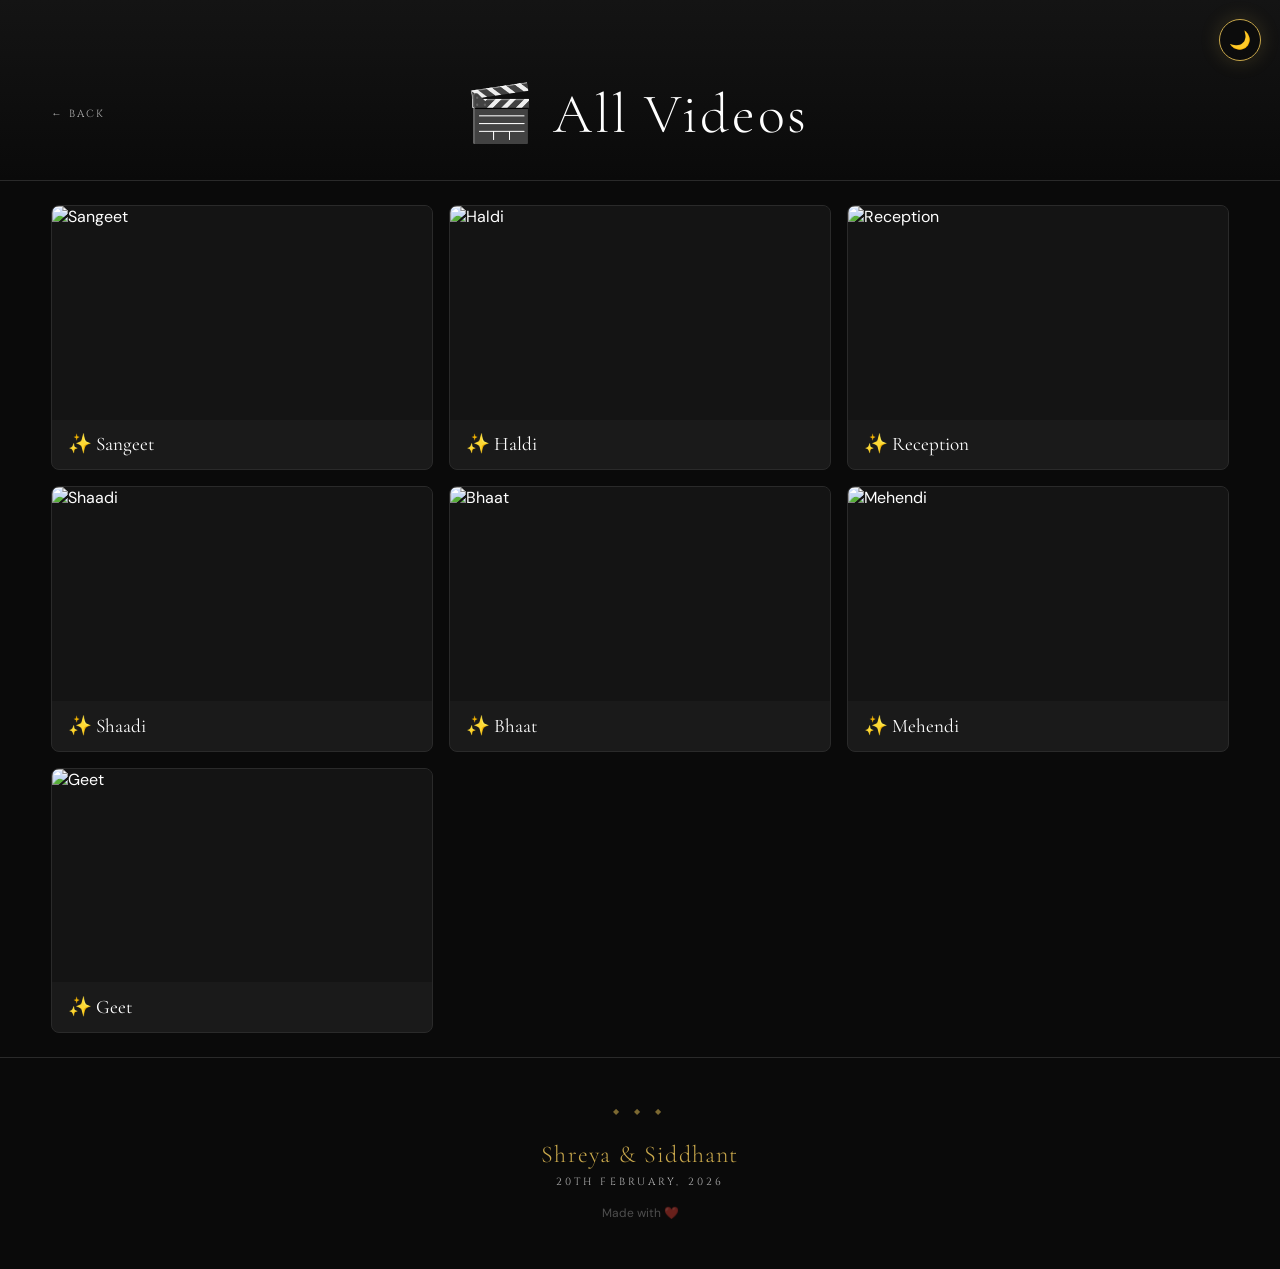
==== videos.html @ 8c5de5ab "Add files via upload" ====
<!DOCTYPE html>
<html lang="en" data-theme="dark">
<head>
  <meta charset="UTF-8" />
  <meta name="viewport" content="width=device-width, initial-scale=1.0" />
  <title>Videos — Wedding</title>
  <link rel="stylesheet" href="style.css" />
  <style>
    body { overflow-y: auto; }
    .videos-grid {
      display: grid;
      grid-template-columns: repeat(auto-fill, minmax(300px, 1fr));
      gap: 1rem;
      padding: 1.5rem 4%;
    }
    .video-grid-card {
      border-radius: var(--radius);
      overflow: hidden;
      border: 1px solid var(--border);
      background: var(--bg-card);
      cursor: pointer;
      transition: transform var(--transition), box-shadow var(--transition);
    }
    .video-grid-card:hover {
      transform: scale(1.02) translateY(-2px);
      box-shadow: 0 12px 40px rgba(0,0,0,0.5), 0 0 0 1px rgba(201,168,76,0.2);
    }
    .video-grid-card .thumb-wrap {
      position: relative;
      aspect-ratio: 16/9;
    }
    .video-grid-card .thumb-wrap img {
      width: 100%;
      height: 100%;
      object-fit: cover;
    }
    .video-grid-card .play-icon {
      position: absolute;
      inset: 0;
      display: flex;
      align-items: center;
      justify-content: center;
      background: rgba(0,0,0,0.3);
      opacity: 0;
      transition: opacity var(--transition);
      font-size: 3rem;
    }
    .video-grid-card:hover .play-icon { opacity: 1; }
    .video-grid-card .card-info {
      padding: 0.8rem 1rem;
    }
    .video-grid-card .card-info h3 {
      font-family: 'Cormorant Garamond', serif;
      font-size: 1.2rem;
      font-weight: 400;
    }
  </style>
</head>
<body>

  <button id="theme-toggle" aria-label="Toggle theme">🌙</button>

  <div class="fn-hero">
    <button class="fn-back" onclick="history.back()">← Back</button>
    <h1 class="fn-title">🎬 All Videos</h1>
    <div style="width:60px"></div>
  </div>

  <div class="videos-grid" id="videos-grid"></div>

  <footer>
    <div class="footer-ornament">◆ ◆ ◆</div>
    <div class="footer-names" id="footer-names"></div>
    <div id="footer-date"></div>
    <div class="footer-credit">Made with ❤️</div>
  </footer>

  <!-- VIDEO MODAL -->
  <div id="video-modal" role="dialog" aria-modal="true">
    <div class="video-modal-inner">
      <button id="vm-close" aria-label="Close video">✕</button>
      <div id="vm-frame"></div>
    </div>
  </div>

  <script src="config.js"></script>
  <script>
    /* ── THEME ── */
    const root = document.documentElement;
    const toggleBtn = document.getElementById('theme-toggle');
    function setTheme(t) {
      root.setAttribute('data-theme', t);
      toggleBtn.textContent = t === 'dark' ? '🌙' : '☀️';
      localStorage.setItem('theme', t);
    }
    setTheme(localStorage.getItem('theme') || 'dark');
    toggleBtn.addEventListener('click', () =>
      setTheme(root.getAttribute('data-theme') === 'dark' ? 'light' : 'dark')
    );

    /* ── FOOTER ── */
    document.getElementById('footer-names').textContent =
      `${CONFIG.brideName} & ${CONFIG.groomName}`;
    document.getElementById('footer-date').textContent = CONFIG.weddingDate;

    /* ── VIDEO MODAL ── */
    const videoModal = document.getElementById('video-modal');
    const vmFrame    = document.getElementById('vm-frame');
    document.getElementById('vm-close').addEventListener('click', closeVideo);
    videoModal.addEventListener('click', e => { if (e.target === videoModal) closeVideo(); });
    document.addEventListener('keydown', e => {
      if (videoModal.classList.contains('open') && e.key === 'Escape') closeVideo();
    });

    function openVideo(ytId) {
      vmFrame.innerHTML = `<iframe src="https://www.youtube.com/embed/${ytId}?autoplay=1&rel=0&modestbranding=1&iv_load_policy=3&showinfo=0"
        allow="autoplay; fullscreen" allowfullscreen></iframe>`;
      videoModal.classList.add('open');
    }
    function closeVideo() {
      videoModal.classList.remove('open');
      vmFrame.innerHTML = '';
    }

    /* ── BUILD VIDEOS GRID ── */
    const grid = document.getElementById('videos-grid');
    CONFIG.functions.forEach(fn => {
      if (!fn.youtubeVideoId || fn.youtubeVideoId === 'YOUTUBE_VIDEO_ID') return;
      const card = document.createElement('div');
      card.className = 'video-grid-card';
      card.innerHTML = `
        <div class="thumb-wrap">
          <img src="https://img.youtube.com/vi/${fn.youtubeVideoId}/hqdefault.jpg"
            alt="${fn.name}" onerror="this.style.background='var(--bg-secondary)'" />
          <div class="play-icon">▶</div>
        </div>
        <div class="card-info">
          <h3>${fn.emoji} ${fn.name}</h3>
        </div>`;
      card.addEventListener('click', () => openVideo(fn.youtubeVideoId));
      grid.appendChild(card);
    });
  </script>
</body>
</html>
---- style.css ----
@import url('https://fonts.googleapis.com/css2?family=Cormorant+Garamond:ital,wght@0,300;0,400;0,600;1,300;1,400&family=DM+Sans:wght@300;400;500&family=Cinzel:wght@400;600&display=swap');

/* ── THEME VARIABLES ── */
:root {
  --bg-primary: #0a0a0a;
  --bg-secondary: #141414;
  --bg-card: #1a1a1a;
  --text-primary: #ffffff;
  --text-secondary: #b3b3b3;
  --accent: #c9a84c;
  --accent-light: #e8c97a;
  --border: #2a2a2a;
  --overlay: rgba(0,0,0,0.85);
  --shadow: 0 8px 32px rgba(0,0,0,0.5);
  --radius: 8px;
  --transition: 0.3s ease;
  --grain: url("data:image/svg+xml,%3Csvg viewBox='0 0 256 256' xmlns='http://www.w3.org/2000/svg'%3E%3Cfilter id='noise'%3E%3CfeTurbulence type='fractalNoise' baseFrequency='0.9' numOctaves='4' stitchTiles='stitch'/%3E%3C/filter%3E%3Crect width='100%25' height='100%25' filter='url(%23noise)' opacity='0.03'/%3E%3C/svg%3E");
}

[data-theme="light"] {
  --bg-primary: #faf9f7;
  --bg-secondary: #f0ece4;
  --bg-card: #ffffff;
  --text-primary: #1a1a1a;
  --text-secondary: #6b6b6b;
  --accent: #c9a84c;
  --accent-light: #a07830;
  --border: #e0d8cc;
  --overlay: rgba(0,0,0,0.75);
  --shadow: 0 8px 32px rgba(0,0,0,0.12);
}

/* ── RESET ── */
*, *::before, *::after { box-sizing: border-box; margin: 0; padding: 0; }
html { scroll-behavior: smooth; }

body {
  font-family: 'DM Sans', sans-serif;
  background: var(--bg-primary);
  color: var(--text-primary);
  transition: background var(--transition), color var(--transition);
  overflow-x: hidden;
  overflow-y: auto;
}

body.snap-page {
  overflow: hidden;
}

img { display: block; max-width: 100%; }
a { text-decoration: none; color: inherit; }

/* ── HD EMOJI ── */
.hd-emoji {
  width: 1.4em;
  height: 1.4em;
  vertical-align: middle;
  display: inline-block;
  image-rendering: crisp-edges;
}

/* ── SNAP CONTAINER ── */
#snap-container {
  height: 100vh;
  overflow-y: scroll;
  scroll-snap-type: y mandatory;
  scroll-behavior: smooth;
  -webkit-overflow-scrolling: touch;
}

.snap-section {
  scroll-snap-align: start;
  scroll-snap-stop: always;
  height: 100vh;
  position: relative;
}

/* Content section overrides to allow internal scroll */
.content-section {
  height: 100vh;
  overflow-y: auto;
  scroll-snap-align: start;
  scrollbar-width: thin;
  scrollbar-color: var(--accent) transparent;
}
.content-section::-webkit-scrollbar { width: 4px; }
.content-section::-webkit-scrollbar-thumb { background: var(--accent); border-radius: 2px; }

/* ── THEME TOGGLE ── */
#theme-toggle {
  position: fixed;
  top: 1.2rem;
  right: 1.2rem;
  z-index: 1000;
  background: rgba(10,10,10,0.7);
  backdrop-filter: blur(10px);
  border: 1px solid var(--accent);
  color: var(--text-primary);
  width: 42px;
  height: 42px;
  border-radius: 50%;
  cursor: pointer;
  font-size: 1.1rem;
  display: flex;
  align-items: center;
  justify-content: center;
  box-shadow: 0 0 20px rgba(201,168,76,0.2);
  transition: all var(--transition);
}
#theme-toggle:hover { transform: scale(1.1); box-shadow: 0 0 30px rgba(201,168,76,0.4); }

/* ── HERO ── */
.hero {
  display: flex;
  align-items: center;
  justify-content: center;
  text-align: center;
  overflow: hidden;
}

.hero-bg {
  position: absolute;
  inset: 0;
  background: linear-gradient(135deg, #1a0a00 0%, #0a0a0a 50%, #0a0a1a 100%);
  z-index: 0;
}

.hero-bg::after {
  content: '';
  position: absolute;
  inset: 0;
  background: var(--grain);
  opacity: 0.4;
  pointer-events: none;
}

.hero-bg img {
  width: 100%;
  height: 100%;
  object-fit: cover;
  object-position: center 25%;
  opacity: 0.55;
}

.hero-overlay {
  position: absolute;
  inset: 0;
  background: 
    linear-gradient(to bottom, rgba(0,0,0,0.3) 0%, transparent 30%, transparent 60%, rgba(0,0,0,0.8) 100%),
    radial-gradient(ellipse at center, transparent 40%, rgba(0,0,0,0.5) 100%);
  z-index: 1;
}

.hero-content {
  position: relative;
  z-index: 2;
  padding: 2rem;
  animation: fadeUp 1.4s cubic-bezier(0.16,1,0.3,1) forwards;
}

.hero-eyebrow {
  font-family: 'Cinzel', serif;
  font-size: clamp(0.6rem, 1.5vw, 0.8rem);
  letter-spacing: 0.4em;
  text-transform: uppercase;
  color: var(--accent);
  margin-bottom: 1.5rem;
  opacity: 0.9;
}

.hero-names {
  font-family: 'Cormorant Garamond', serif;
  font-size: clamp(3rem, 9vw, 7rem);
  font-weight: 300;
  letter-spacing: 0.03em;
  line-height: 1.05;
  color: var(--text-primary);
  text-shadow: 0 2px 40px rgba(0,0,0,0.5);
}

.hero-names span { color: var(--accent); font-style: italic; }

.hero-divider {
  display: flex;
  align-items: center;
  justify-content: center;
  gap: 1rem;
  margin: 1.2rem 0;
}
.hero-divider span:not(.diamond) {
  width: 80px;
  height: 1px;
  background: linear-gradient(to right, transparent, var(--accent));
}
.hero-divider span:last-child {
  background: linear-gradient(to left, transparent, var(--accent));
}
.diamond {
  color: var(--accent);
  font-size: 0.6rem;
  letter-spacing: 0;
}

.hero-date {
  font-family: 'Cinzel', serif;
  font-size: clamp(0.7rem, 1.8vw, 0.9rem);
  color: var(--text-secondary);
  letter-spacing: 0.3em;
  text-transform: uppercase;
}

.hero-tagline {
  font-family: 'Cormorant Garamond', serif;
  font-size: clamp(1rem, 2.5vw, 1.4rem);
  color: var(--accent-light);
  margin-top: 0.6rem;
  font-style: italic;
  opacity: 0.85;
}

/* ── SCROLL HINT ── */
.scroll-hint {
  position: absolute;
  bottom: 2rem;
  left: 50%;
  transform: translateX(-50%);
  z-index: 2;
  display: flex;
  flex-direction: column;
  align-items: center;
  gap: 0.5rem;
  color: var(--text-secondary);
  font-family: 'Cinzel', serif;
  font-size: 0.6rem;
  letter-spacing: 0.3em;
  text-transform: uppercase;
  animation: bounce 2.5s infinite;
}

.scroll-line {
  width: 1px;
  height: 50px;
  background: linear-gradient(to bottom, var(--accent), transparent);
}

/* ── TEASER SECTION ── */
.teaser-section {
  display: flex;
  align-items: center;
  justify-content: center;
  background: var(--bg-primary);
  overflow: hidden;
}

.teaser-section::before {
  content: '';
  position: absolute;
  inset: 0;
  background: 
    radial-gradient(ellipse at 20% 50%, rgba(201,168,76,0.05) 0%, transparent 60%),
    radial-gradient(ellipse at 80% 50%, rgba(201,168,76,0.03) 0%, transparent 60%);
  pointer-events: none;
}

.teaser-content {
  position: relative;
  z-index: 2;
  width: min(90vw, 960px);
  display: flex;
  flex-direction: column;
  align-items: center;
  gap: 1.2rem;
}

.teaser-label {
  font-family: 'Cinzel', serif;
  font-size: clamp(0.6rem, 1.5vw, 0.75rem);
  letter-spacing: 0.4em;
  text-transform: uppercase;
  color: var(--accent);
}

.teaser-title {
  font-family: 'Cormorant Garamond', serif;
  font-size: clamp(1.8rem, 4vw, 3rem);
  font-weight: 300;
  font-style: italic;
  color: var(--text-primary);
  text-align: center;
}

.teaser-video-wrap {
  width: 100%;
  aspect-ratio: 16/9;
  border-radius: var(--radius);
  overflow: hidden;
  border: 1px solid var(--border);
  box-shadow: 0 20px 60px rgba(0,0,0,0.6), 0 0 0 1px rgba(201,168,76,0.1);
}

.teaser-video-wrap iframe {
  width: 100%;
  height: 100%;
  border: none;
}

/* ── SECTIONS ── */
.section { padding: 2.5rem 0; }

.section-header {
  display: flex;
  align-items: center;
  justify-content: space-between;
  padding: 0 4%;
  margin-bottom: 1.2rem;
}

.section-title {
  font-family: 'Cormorant Garamond', serif;
  font-size: clamp(1.3rem, 3vw, 1.8rem);
  font-weight: 400;
  letter-spacing: 0.05em;
  display: flex;
  align-items: center;
  gap: 0.5rem;
}

.section-emoji {
  font-size: 1.2em;
  image-rendering: crisp-edges;
}

.view-all-link {
  font-family: 'Cinzel', serif;
  font-size: 0.65rem;
  color: var(--accent);
  letter-spacing: 0.2em;
  text-transform: uppercase;
  border-bottom: 1px solid transparent;
  transition: border-color var(--transition);
  padding-bottom: 2px;
}
.view-all-link:hover { border-color: var(--accent); }

/* ── HORIZONTAL SCROLL ROW ── */
.scroll-row-wrap {
  position: relative;
  padding: 0 40px;
}

.scroll-row {
  display: flex;
  gap: 0.75rem;
  padding: 0.5rem 4%;
  overflow-x: auto;
  scroll-snap-type: x mandatory;
  -webkit-overflow-scrolling: touch;
  scrollbar-width: none;
}
.scroll-row::-webkit-scrollbar { display: none; }

.scroll-btn {
  position: absolute;
  top: 50%;
  transform: translateY(-50%);
  z-index: 10;
  background: rgba(10,10,10,0.8);
  backdrop-filter: blur(10px);
  border: 1px solid var(--accent);
  color: var(--accent);
  width: 36px;
  height: 60px;
  border-radius: 4px;
  cursor: pointer;
  font-size: 1.2rem;
  transition: all var(--transition);
  display: none;
  align-items: center;
  justify-content: center;
}
.scroll-btn:hover { background: var(--accent); color: #000; }
.scroll-btn.left { left: 0; }
.scroll-btn.right { right: 0; }

/* ── CARDS ── */
.card {
  flex: 0 0 auto;
  scroll-snap-align: start;
  border-radius: var(--radius);
  overflow: hidden;
  cursor: pointer;
  position: relative;
  background: var(--bg-card);
  transition: transform var(--transition), box-shadow var(--transition);
  border: 1px solid var(--border);
}
.card:hover {
  transform: scale(1.03) translateY(-2px);
  box-shadow: 0 12px 40px rgba(0,0,0,0.5), 0 0 0 1px rgba(201,168,76,0.2);
}

.video-card { width: clamp(180px, 22vw, 280px); aspect-ratio: 16/9; position: relative; }

.video-card .thumb {
  width: 100%;
  height: 100%;
  object-fit: cover;
  background: var(--bg-secondary);
  display: block;
}

.video-card .play-icon {
  position: absolute;
  inset: 0;
  display: flex;
  align-items: center;
  justify-content: center;
  background: rgba(0,0,0,0.3);
  opacity: 0;
  transition: opacity var(--transition);
  font-size: 2.5rem;
}
.video-card:hover .play-icon { opacity: 1; }

.video-card .card-label {
  position: absolute;
  bottom: 0;
  left: 0;
  right: 0;
  padding: 0.6rem 0.8rem;
  font-family: 'DM Sans', sans-serif;
  font-size: 0.8rem;
  color: #fff;
  background: linear-gradient(transparent, rgba(0,0,0,0.85));
}

.photo-card { width: clamp(150px, 18vw, 240px); }

.photo-card img {
  width: 100%;
  aspect-ratio: 3/4;
  object-fit: cover;
  background: var(--bg-secondary);
}

/* ── PHOTO GRID ── */
.photo-grid {
  display: grid;
  grid-template-columns: repeat(auto-fill, minmax(200px, 1fr));
  gap: 0.5rem;
  padding: 1rem 4%;
}

.grid-item {
  aspect-ratio: 1;
  overflow: hidden;
  border-radius: var(--radius);
  cursor: pointer;
  background: var(--bg-card);
  border: 1px solid var(--border);
}

.grid-item img {
  width: 100%;
  height: 100%;
  object-fit: cover;
  transition: transform 0.4s ease;
}
.grid-item:hover img { transform: scale(1.07); }

/* ── VIEW ALL TRIGGER ── */
.view-all-trigger {
  text-align: center;
  padding: 2rem 0 1rem;
  border-top: 1px solid var(--border);
  margin: 1rem 4% 0;
}

.view-all-btn {
  display: inline-flex;
  align-items: center;
  gap: 0.5rem;
  color: var(--accent);
  font-family: 'Cinzel', serif;
  font-size: 0.75rem;
  letter-spacing: 0.2em;
  text-transform: uppercase;
  cursor: pointer;
  border: 1px solid var(--accent);
  padding: 0.7rem 2rem;
  border-radius: 2px;
  transition: all var(--transition);
  background: transparent;
}
.view-all-btn:hover { background: var(--accent); color: #000; }

/* ── FULL GRID SECTION ── */
#full-grid-section {
  display: none;
  opacity: 0;
  transition: opacity 0.5s ease;
  padding-top: 2rem;
}
#full-grid-section.visible { display: block; opacity: 1; }

.grid-section-title {
  font-family: 'Cinzel', serif;
  font-size: 0.8rem;
  font-weight: 400;
  padding: 0 4% 1rem;
  color: var(--text-secondary);
  letter-spacing: 0.3em;
  text-transform: uppercase;
}

/* ── LOADING ── */
.loader { display: flex; justify-content: center; padding: 2rem; }
.loader::after {
  content: '';
  width: 28px;
  height: 28px;
  border: 1px solid var(--border);
  border-top-color: var(--accent);
  border-radius: 50%;
  animation: spin 0.8s linear infinite;
}

.img-placeholder {
  width: 100%;
  height: 100%;
  background: var(--bg-secondary);
  display: flex;
  align-items: center;
  justify-content: center;
  color: var(--text-secondary);
  font-size: 1.5rem;
}

.error-msg {
  text-align: center;
  padding: 2rem;
  color: var(--text-secondary);
  font-size: 0.85rem;
  font-family: 'Cinzel', serif;
  letter-spacing: 0.1em;
}

/* ── LIGHTBOX ── */
#lightbox {
  display: none;
  position: fixed;
  inset: 0;
  z-index: 2000;
  background: rgba(0,0,0,0.97);
  align-items: center;
  justify-content: center;
}
#lightbox.open { display: flex; }

#lightbox img {
  max-width: 90vw;
  max-height: 88vh;
  object-fit: contain;
  border-radius: 4px;
  animation: fadeIn 0.25s ease;
  box-shadow: 0 0 80px rgba(0,0,0,0.8);
}

.lb-btn {
  position: absolute;
  top: 50%;
  transform: translateY(-50%);
  background: rgba(255,255,255,0.05);
  backdrop-filter: blur(10px);
  border: 1px solid rgba(255,255,255,0.1);
  color: #fff;
  font-size: 1.8rem;
  width: 52px;
  height: 90px;
  cursor: pointer;
  border-radius: 4px;
  transition: all var(--transition);
  display: flex;
  align-items: center;
  justify-content: center;
}
.lb-btn:hover { background: rgba(201,168,76,0.2); border-color: var(--accent); color: var(--accent); }
#lb-prev { left: 1rem; }
#lb-next { right: 1rem; }

#lb-close {
  position: absolute;
  top: 1rem;
  right: 1rem;
  background: none;
  border: none;
  color: #fff;
  font-size: 1.6rem;
  cursor: pointer;
  opacity: 0.5;
  transition: opacity var(--transition);
  font-family: 'DM Sans', sans-serif;
}
#lb-close:hover { opacity: 1; }

#lb-counter {
  position: absolute;
  bottom: 1.5rem;
  left: 50%;
  transform: translateX(-50%);
  font-family: 'Cinzel', serif;
  font-size: 0.65rem;
  color: var(--text-secondary);
  letter-spacing: 0.3em;
}

/* ── VIDEO MODAL ── */
#video-modal {
  display: none;
  position: fixed;
  inset: 0;
  z-index: 2000;
  background: rgba(0,0,0,0.97);
  align-items: center;
  justify-content: center;
}
#video-modal.open { display: flex; }

.video-modal-inner {
  width: min(92vw, 1100px);
  aspect-ratio: 16/9;
  position: relative;
  border-radius: var(--radius);
  overflow: hidden;
  animation: fadeIn 0.25s ease;
  box-shadow: 0 0 80px rgba(0,0,0,0.8), 0 0 0 1px rgba(201,168,76,0.1);
}

.video-modal-inner iframe {
  position: absolute;
  top: 0; left: 0;
  width: 100%; height: 100%;
  border: none;
}

#vm-close {
  position: absolute;
  top: -2.5rem;
  right: 0;
  background: none;
  border: none;
  color: #fff;
  font-size: 1.6rem;
  cursor: pointer;
  opacity: 0.5;
  transition: opacity var(--transition);
}
#vm-close:hover { opacity: 1; }

/* ── FUNCTION PAGE ── */
.fn-hero {
  padding: 5rem 4% 2rem;
  display: flex;
  align-items: center;
  gap: 1rem;
  border-bottom: 1px solid var(--border);
  background: linear-gradient(to bottom, var(--bg-secondary), transparent);
}

.fn-back {
  font-family: 'Cinzel', serif;
  font-size: 0.65rem;
  color: var(--text-secondary);
  letter-spacing: 0.2em;
  text-transform: uppercase;
  display: flex;
  align-items: center;
  gap: 0.4rem;
  transition: color var(--transition);
  cursor: pointer;
  background: none;
  border: none;
}
.fn-back:hover { color: var(--accent); }

.fn-title {
  font-family: 'Cormorant Garamond', serif;
  font-size: clamp(2rem, 5vw, 3.5rem);
  font-weight: 300;
  flex: 1;
  text-align: center;
  letter-spacing: 0.05em;
}

/* ── FEATURED GRID ── */
.featured-grid {
  display: grid;
  grid-template-columns: repeat(3, 1fr);
  gap: 0.5rem;
  padding: 1.5rem 4%;
}
.featured-grid .grid-item { aspect-ratio: 4/3; }

/* ── FOOTER ── */
footer {
  text-align: center;
  padding: 3rem 1rem;
  border-top: 1px solid var(--border);
  color: var(--text-secondary);
}

.footer-ornament {
  color: var(--accent);
  font-size: 0.5rem;
  letter-spacing: 0.8em;
  margin-bottom: 1.5rem;
  opacity: 0.6;
}

footer .footer-names {
  font-family: 'Cormorant Garamond', serif;
  font-size: 1.5rem;
  font-weight: 300;
  color: var(--accent);
  margin-bottom: 0.4rem;
  letter-spacing: 0.05em;
}

footer #footer-date {
  font-family: 'Cinzel', serif;
  font-size: 0.65rem;
  letter-spacing: 0.3em;
  text-transform: uppercase;
  color: var(--text-secondary);
}

.footer-credit {
  margin-top: 1rem;
  font-size: 0.75rem;
  opacity: 0.4;
}

/* ── ANIMATIONS ── */
@keyframes fadeUp {
  from { opacity: 0; transform: translateY(40px); }
  to   { opacity: 1; transform: translateY(0); }
}
@keyframes fadeIn {
  from { opacity: 0; }
  to   { opacity: 1; }
}
@keyframes spin { to { transform: rotate(360deg); } }
@keyframes bounce {
  0%, 100% { transform: translateX(-50%) translateY(0); }
  50%       { transform: translateX(-50%) translateY(10px); }
}

/* ── RESPONSIVE ── */
@media (max-width: 768px) {
  .featured-grid { grid-template-columns: repeat(2, 1fr); }
  .photo-grid { grid-template-columns: repeat(2, 1fr); }
  .scroll-btn { display: none; }
  #lb-prev { left: 0.3rem; }
  #lb-next { right: 0.3rem; }
  .teaser-content { gap: 0.8rem; }
}

@media (max-width: 480px) {
  .section-header { padding: 0 3%; }
  .scroll-row { padding: 0.5rem 3%; }
  .photo-grid { grid-template-columns: repeat(2, 1fr); gap: 0.3rem; }
  .featured-grid { grid-template-columns: repeat(2, 1fr); }
}
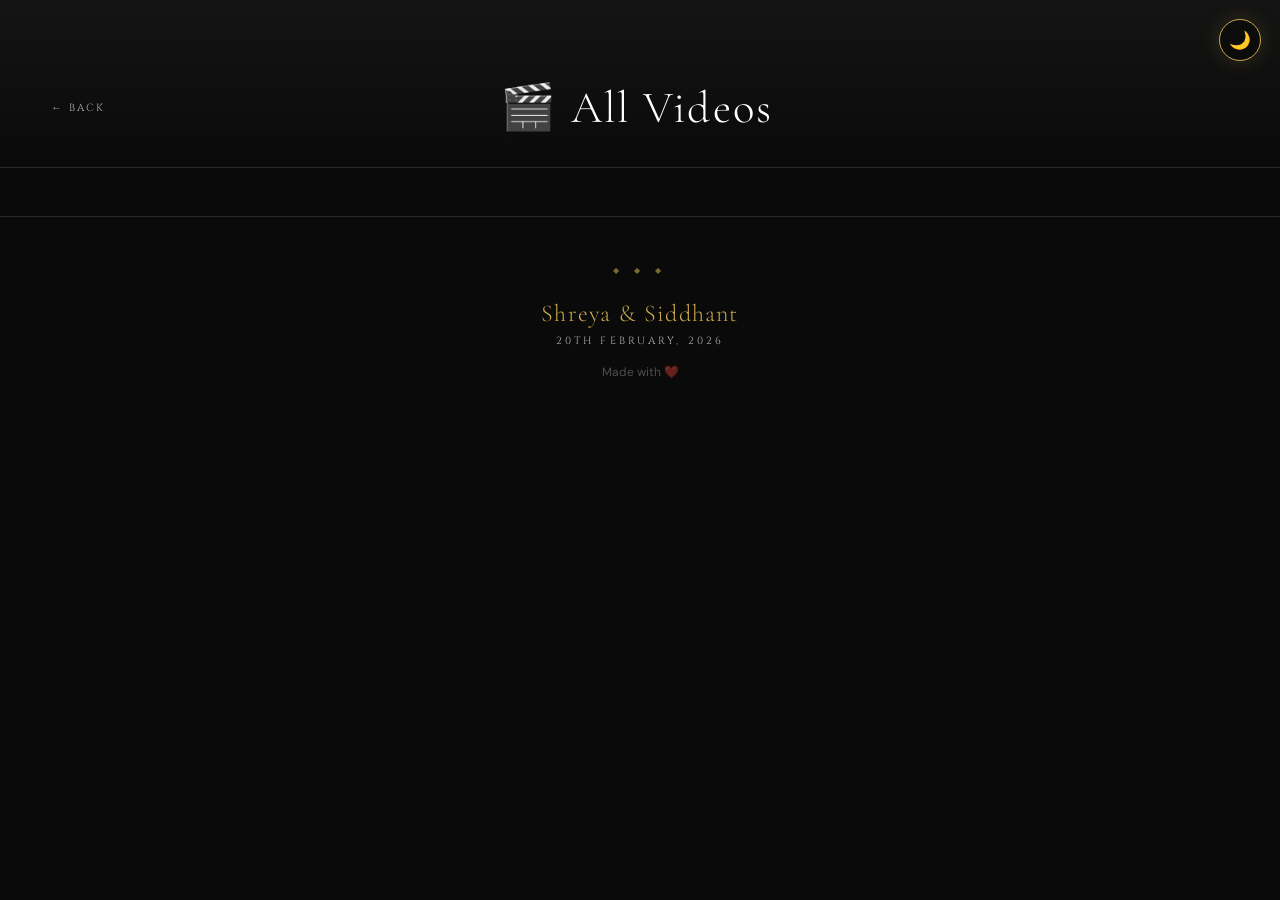
==== commit 6a9f812e: "Add files via upload" ====
--- a/videos.html
+++ b/videos.html
@@ -121,6 +121,26 @@
       videoModal.classList.remove('open');
       vmFrame.innerHTML = '';
     }
+    /* ── TEASER TILE ── */
+
+    const teaserYtId = CONFIG.teaserVideoId &&
+    CONFIG.teaserVideoId !== 'YOUR_YOUTUBE_VIDEO_ID'
+    ? CONFIG.teaserVideoId : null;
+
+    if (teaserYtId) {
+    const tCard = document.createElement('div');
+    tCard.className = 'video-grid-card';
+    tCard.innerHTML = `
+        <div class="thumb-wrap">
+        <img src="https://img.youtube.com/vi/${teaserYtId}/hqdefault.jpg" alt="Wedding Teaser" />
+        <div class="play-icon">▶</div>
+        </div>
+        <div class="card-info">
+        <h3>✨ Wedding Teaser</h3>
+        </div>`;
+    tCard.addEventListener('click', () => openVideo(teaserYtId));
+    grid.appendChild(tCard);
+    }
 
     /* ── BUILD VIDEOS GRID ── */
     const grid = document.getElementById('videos-grid');
@@ -140,6 +160,7 @@
       card.addEventListener('click', () => openVideo(fn.youtubeVideoId));
       grid.appendChild(card);
     });
+    
   </script>
 </body>
 </html>
--- a/style.css
+++ b/style.css
@@ -270,6 +270,8 @@
   flex-direction: column;
   align-items: center;
   gap: 1.2rem;
+  text-align: center;
+  margin: 0 auto;
 }
 
 .teaser-label {
@@ -326,7 +328,7 @@
 }
 
 .section-emoji {
-  font-size: 1.2em;
+  font-size: 0.75em;
   image-rendering: crisp-edges;
 }
 
@@ -603,6 +605,19 @@
 }
 #lb-close:hover { opacity: 1; }
 
+#lb-download {
+  position: absolute;
+  top: 1rem;
+  right: 3.5rem;
+  color: #fff;
+  font-size: 1.2rem;
+  opacity: 0.5;
+  transition: opacity var(--transition);
+  cursor: pointer;
+  text-decoration: none;
+}
+#lb-download:hover { opacity: 1; }
+
 #lb-counter {
   position: absolute;
   bottom: 1.5rem;
@@ -685,12 +700,14 @@
 
 .fn-title {
   font-family: 'Cormorant Garamond', serif;
-  font-size: clamp(2rem, 5vw, 3.5rem);
-  font-weight: 300;
+  font-size: clamp(1.6rem, 4vw, 2.8rem);
+  font-weight: 300; 
   flex: 1;
   text-align: center;
   letter-spacing: 0.05em;
 }
+.fn-title { font-size: clamp(1.6rem, 4vw, 2.8rem); }
+.fn-emoji { font-size: 0.7em; }
 
 /* ── FEATURED GRID ── */
 .featured-grid {
@@ -770,4 +787,4 @@
   .scroll-row { padding: 0.5rem 3%; }
   .photo-grid { grid-template-columns: repeat(2, 1fr); gap: 0.3rem; }
   .featured-grid { grid-template-columns: repeat(2, 1fr); }
-}
+}
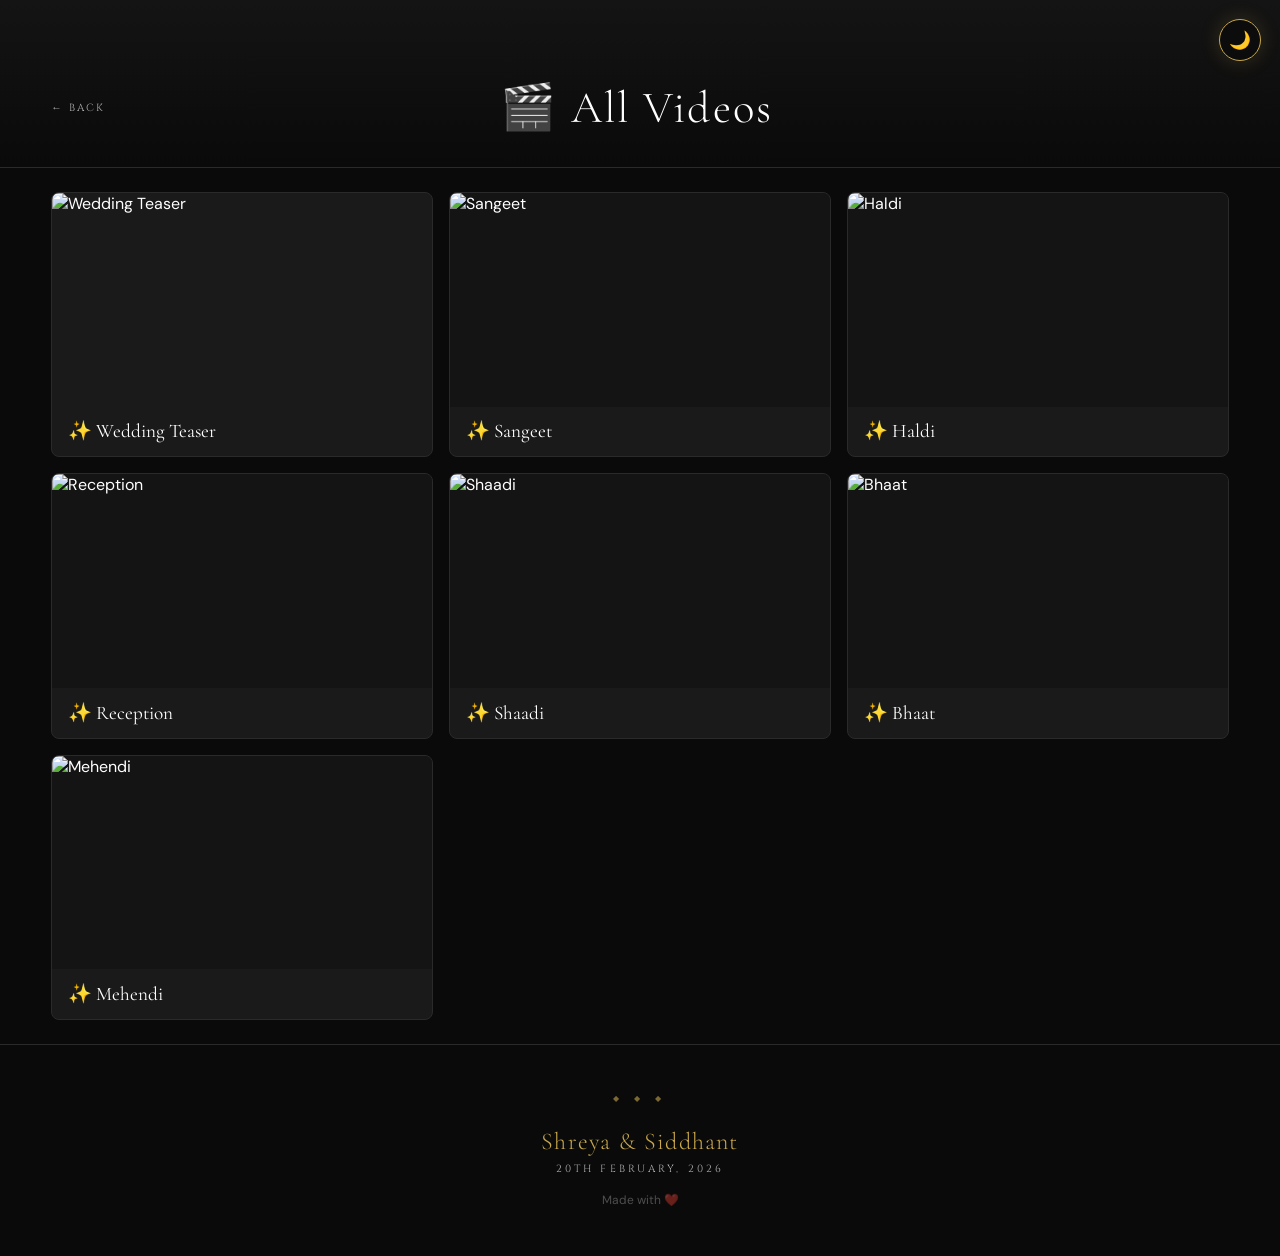
==== commit af9048e5: "Add files via upload" ====
--- a/videos.html
+++ b/videos.html
@@ -122,6 +122,7 @@
       vmFrame.innerHTML = '';
     }
     /* ── TEASER TILE ── */
+    const grid = document.getElementById('videos-grid');
 
     const teaserYtId = CONFIG.teaserVideoId &&
     CONFIG.teaserVideoId !== 'YOUR_YOUTUBE_VIDEO_ID'
@@ -143,7 +144,6 @@
     }
 
     /* ── BUILD VIDEOS GRID ── */
-    const grid = document.getElementById('videos-grid');
     CONFIG.functions.forEach(fn => {
       if (!fn.youtubeVideoId || fn.youtubeVideoId === 'YOUTUBE_VIDEO_ID') return;
       const card = document.createElement('div');
@@ -160,7 +160,7 @@
       card.addEventListener('click', () => openVideo(fn.youtubeVideoId));
       grid.appendChild(card);
     });
-    
+
   </script>
 </body>
 </html>
